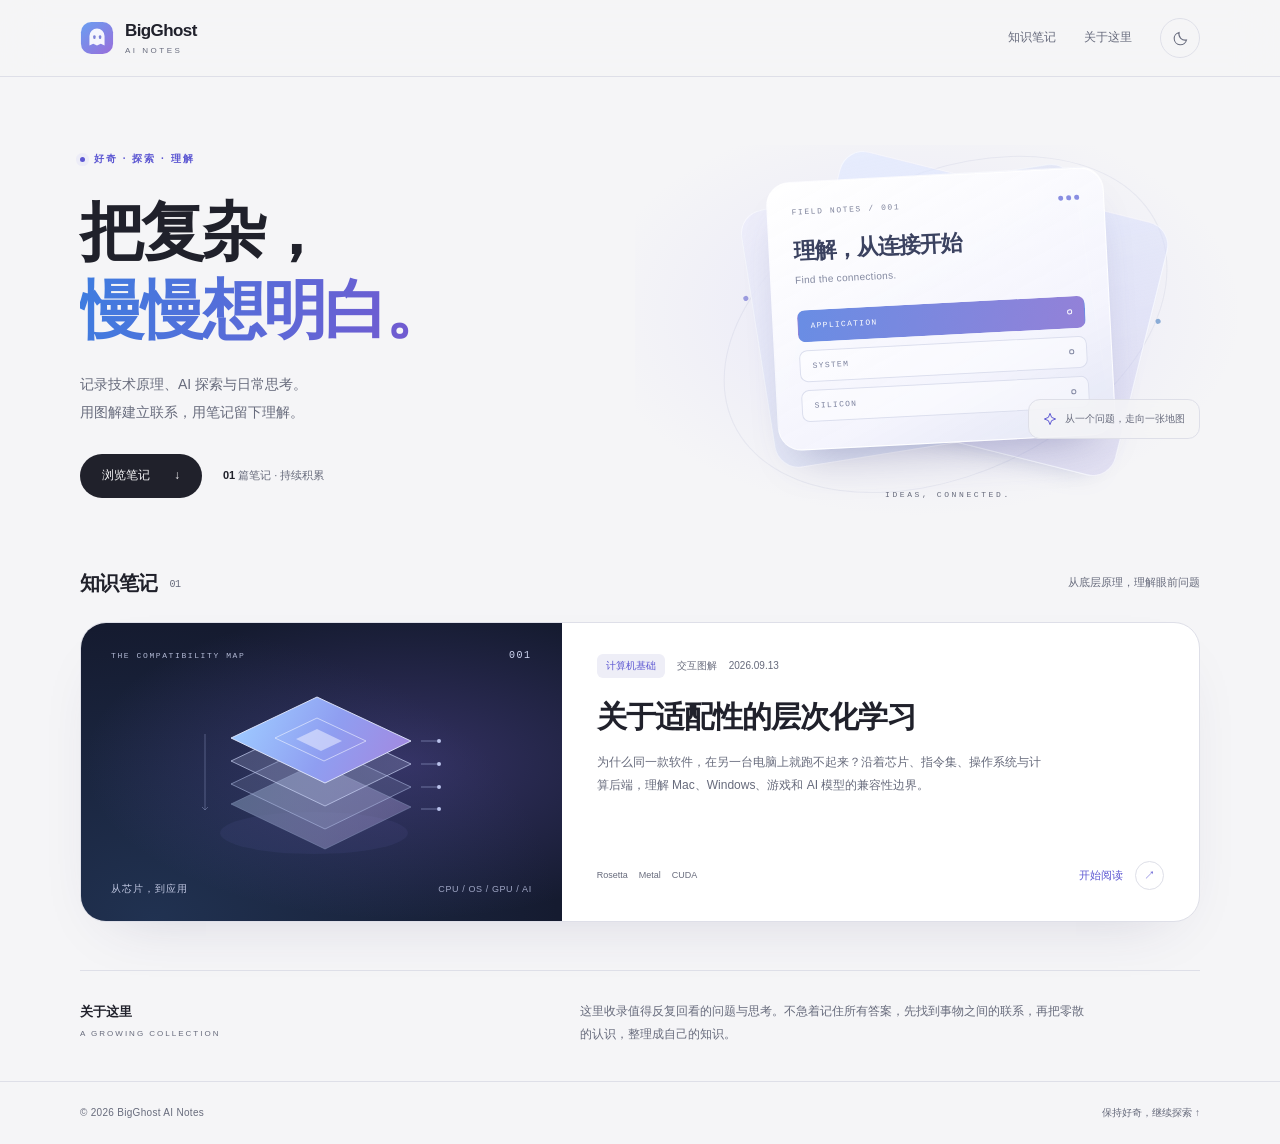
==== site/index.html @ ae52a005 "Initail AI notes" ====
<!DOCTYPE html>
<html lang="zh-CN" data-theme="light">
<head>
  <meta charset="utf-8">
  <meta name="viewport" content="width=device-width, initial-scale=1">
  <meta name="description" content="BigGhost 的个人知识库。记录技术原理、AI 探索与日常思考，用图解建立联系，用笔记留下理解。">
  <meta name="theme-color" content="#f5f5f7">
  <title>BigGhost AI Notes · 让理解留下来</title>
  <script>
    try {
      const saved = localStorage.getItem('bigghost-notes-theme');
      document.documentElement.dataset.theme = saved === 'dark' || (!saved && matchMedia('(prefers-color-scheme: dark)').matches) ? 'dark' : 'light';
    } catch (_) {}
  </script>
  <style>
    :root {
      color-scheme: light;
      --bg: #f5f5f7;
      --surface: #fff;
      --ink: #20212b;
      --muted: #676b7c;
      --line: #dedfe8;
      --accent: #5c57d2;
      --glass: rgba(245,245,247,.78);
      --soft: #eeeef7;
      --shadow: 0 24px 60px -34px #36306035;
    }
    html[data-theme="dark"] {
      color-scheme: dark;
      --bg: #0c0e16;
      --surface: #171b28;
      --ink: #f0f1f8;
      --muted: #a5aabd;
      --line: #2c3041;
      --accent: #b2a4ff;
      --glass: rgba(12,14,22,.8);
      --soft: #21263b;
      --shadow: 0 24px 60px -30px #0009;
    }
    * { box-sizing: border-box; }
    html { scroll-behavior: smooth; scroll-padding-top: 94px; }
    body { margin: 0; background: var(--bg); color: var(--ink); font: 15px/1.8 -apple-system,BlinkMacSystemFont,"SF Pro Display","PingFang SC","Microsoft YaHei",sans-serif; -webkit-font-smoothing: antialiased; }
    h1,h2,h3,p { margin: 0; }
    a { color: inherit; text-decoration: none; }
    button { font: inherit; color: inherit; cursor: pointer; }
    a,button { -webkit-tap-highlight-color: transparent; touch-action: manipulation; }
    a:focus-visible,button:focus-visible { outline: 3px solid #879af7; outline-offset: 6px; }
    ::selection { background: #a9a5ff55; }
    .skip { position: fixed; left: 18px; top: -80px; z-index: 100; padding: 9px 18px; border-radius: 10px; background: var(--surface); }
    .skip:focus { top: 12px; }
    .wrap { width: min(1120px, calc(100% - 80px)); margin: 0 auto; }
    .topbar { position: sticky; top: 0; z-index: 10; background: var(--glass); backdrop-filter: blur(22px); -webkit-backdrop-filter: blur(22px); border-bottom: 1px solid var(--line); }
    .topinner { height: 76px; display: flex; align-items: center; justify-content: space-between; gap: 20px; }
    .brand { display: inline-flex; align-items: center; gap: 11px; line-height: 1.2; }
    .brand-icon { width: 34px; height: 34px; flex-shrink: 0; }
    .brand-name { font-size: 17px; font-weight: 700; letter-spacing: -.6px; }
    .brand-name span { display: block; margin-top: 5px; font-size: 8px; letter-spacing: 2.5px; color: var(--muted); font-weight: 500; }
    nav { display: flex; align-items: center; gap: 28px; font-size: 12px; color: var(--muted); }
    nav a:hover { color: var(--accent); }
    .theme-toggle { width: 40px; height: 40px; border: 1px solid var(--line); border-radius: 50%; background: transparent; display: grid; place-items: center; }
    .theme-toggle[hidden] { display: none; }
    .theme-toggle:hover { background: var(--surface); }
    .theme-toggle svg { grid-area: 1/1; width: 17px; height: 17px; }
    .sun { display: none; }
    html[data-theme="dark"] .sun { display: block; }
    html[data-theme="dark"] .moon { display: none; }
    .hero { display: grid; grid-template-columns: 1.15fr 1fr; align-items: center; gap: 36px; min-height: 488px; padding: 55px 0 49px; }
    .eyebrow { display: flex; align-items: center; gap: 9px; color: var(--accent); font-size: 10px; font-weight: 600; letter-spacing: 2px; }
    .eyebrow::before { content: ""; width: 5px; height: 5px; border-radius: 50%; background: currentColor; box-shadow: 0 0 0 4px #8985ef15; }
    h1 { margin-top: 25px; font-size: clamp(42px,5.3vw,64px); line-height: 1.22; font-weight: 700; letter-spacing: -3px; }
    h1 span { display: block; }
    .gradient { background: linear-gradient(105deg,#3e7de0,#7955ce 67%,#a260a7); -webkit-background-clip: text; background-clip: text; color: transparent; }
    html[data-theme="dark"] .gradient { background-image: linear-gradient(105deg,#8cbbff,#b09cff 67%,#dfb0df); }
    .hero-copy > p { margin-top: 22px; max-width: 375px; color: var(--muted); font-size: 14px; line-height: 1.95; }
    .hero-actions { display: flex; align-items: center; flex-wrap: wrap; gap: 21px; margin-top: 28px; }
    .primary { display: inline-flex; align-items: center; gap: 24px; background: var(--ink); color: var(--bg); border-radius: 99px; padding: 11px 22px; font-size: 12px; transition: transform .2s,box-shadow .2s; }
    .primary:hover { transform: translateY(-2px); box-shadow: var(--shadow); }
    .hero-count { font-size: 11px; color: var(--muted); }
    .hero-count b { color: var(--ink); font-weight: 600; }
    .hero-art { height: 358px; position: relative; isolation: isolate; }
    .hero-art::before { content: ""; position: absolute; inset: 0 -12% -7%; z-index: -1; background: radial-gradient(ellipse at 45% 44%,#aca9fa30,transparent 67%); }
    .orbital { position: absolute; left: 3%; top: 8%; width: 93%; height: 84%; border: 1px solid #909cbd23; border-radius: 50%; transform: rotate(-25deg); }
    .orbital::before,.orbital::after { content: ""; position: absolute; width: 5px; height: 5px; border-radius: 50%; background: #9b9bdf; }
    .orbital::before { left: 13%; top: 13%; }
    .orbital::after { right: 8%; bottom: 20%; background: #8aacd6; }
    .sheet { position: absolute; width: 67%; height: 73%; left: 16%; top: 7%; border: 1px solid #fff9; border-radius: 24px; transform-origin: 50% 80%; }
    .sheet.back { background: linear-gradient(155deg,#e2eaffbb,#afa9e544); transform: rotate(14deg) translate(16px,7px); box-shadow: 0 18px 28px -25px #7b85bb77; }
    .sheet.mid { background: linear-gradient(145deg,#ececfae6,#c8d4ef99); transform: rotate(-9deg) translate(-10px,13px); }
    .sheet.front { top: 8%; height: 75%; padding: 24px; background: linear-gradient(155deg,#fff,#f5f5fdf2 68%,#e3e6f5); box-shadow: 0 26px 45px -24px #4b4b8066,inset 0 1px 0 #fff; transform: rotate(-3deg); animation: float 7s ease-in-out infinite; }
    .sheet-top { display: flex; justify-content: space-between; align-items: center; color: #7e839b; font: 8px/1.5 ui-monospace,SFMono-Regular,monospace; letter-spacing: 1.6px; }
    .sheet-top i { display: inline-block; width: 5px; height: 5px; border-radius: 50%; background: #898ee2; margin-left: 3px; }
    .sheet-title { margin-top: 18px; color: #3b4260; font-size: 22px; font-weight: 600; letter-spacing: -1px; line-height: 1.4; }
    .sheet-title span { display: block; color: #8389a0; font-size: 10px; font-weight: 400; margin-top: 6px; letter-spacing: .3px; }
    .sheet-lines { margin-top: 23px; display: grid; gap: 8px; }
    .sheet-lines div { height: 32px; border: 1px solid #dcdfee; border-radius: 8px; display: flex; align-items: center; justify-content: space-between; padding: 0 12px; font: 8px ui-monospace,SFMono-Regular,monospace; letter-spacing: 1.3px; color: #7b819d; background: #ffffff70; }
    .sheet-lines div:first-child { background: linear-gradient(100deg,#698de4,#9381d8); color: #fff; border-color: transparent; }
    .sheet-lines i { width: 5px; height: 5px; border: 1px solid currentColor; border-radius: 2px; }
    .floating-label { position: absolute; right: 0; bottom: 18%; background: var(--glass); border: 1px solid var(--line); padding: 10px 14px; border-radius: 12px; backdrop-filter: blur(16px); -webkit-backdrop-filter: blur(16px); box-shadow: var(--shadow); font-size: 10px; color: var(--muted); display: flex; align-items: center; gap: 8px; }
    .floating-label svg { color: var(--accent); width: 14px; height: 14px; }
    .art-caption { position: absolute; left: 0; right: 0; bottom: 1%; text-align: center; color: var(--muted); font: 8px ui-monospace,SFMono-Regular,monospace; letter-spacing: 2.6px; }
    html[data-theme="dark"] .sheet.front { background: linear-gradient(145deg,#303a59,#21273e 68%,#303457); border-color: #a6b5e633; box-shadow: 0 26px 45px -24px #000a,inset 0 1px 0 #ffffff20; }
    html[data-theme="dark"] .sheet.mid { background: linear-gradient(145deg,#343d61,#3c477777); border-color: #bac6f633; }
    html[data-theme="dark"] .sheet.back { background: linear-gradient(145deg,#4c467d99,#313b6155); border-color: #bac6f633; }
    html[data-theme="dark"] .sheet-title { color: #e4e7fb; }
    html[data-theme="dark"] .sheet-title span,html[data-theme="dark"] .sheet-top { color: #adb5d1; }
    html[data-theme="dark"] .sheet-lines div { color: #b9c3df; border-color: #7783b833; background: #ffffff05; }
    html[data-theme="dark"] .sheet-lines div:first-child { color: white; background: linear-gradient(100deg,#4f6cb6,#7665b1); }
    .collection { padding-bottom: 48px; }
    .section-heading { display: flex; align-items: center; justify-content: space-between; gap: 20px; margin-bottom: 21px; }
    .section-heading h2 { font-size: 20px; font-weight: 650; letter-spacing: -.6px; }
    .section-heading h2 span { color: var(--muted); font: 10px ui-monospace,SFMono-Regular,monospace; margin-left: 12px; vertical-align: middle; }
    .section-heading > span { font-size: 11px; color: var(--muted); }
    .note-card { display: grid; grid-template-columns: .86fr 1.14fr; border: 1px solid var(--line); background: var(--surface); border-radius: 26px; overflow: hidden; box-shadow: var(--shadow); transition: transform .3s,border-color .3s,box-shadow .3s; }
    .note-card:hover { transform: translateY(-4px); border-color: #979ad4; box-shadow: 0 28px 64px -33px #443e774f; }
    .note-cover { background: #151b30; color: #fff; position: relative; overflow: hidden; display: flex; flex-direction: column; justify-content: space-between; padding: 27px 30px 24px; min-height: 298px; }
    .note-cover::before { content: ""; position: absolute; inset: 0; background: radial-gradient(ellipse at 67% 47%,#7b65d74d,transparent 70%),radial-gradient(ellipse at 15% 100%,#32548366,transparent 70%); pointer-events: none; }
    .cover-top,.cover-bottom { display: flex; align-items: center; justify-content: space-between; position: relative; color: #b2b9d4; font: 8px ui-monospace,SFMono-Regular,monospace; letter-spacing: 1.6px; }
    .cover-top b { font-size: 10px; color: #d0d7f3; font-weight: 500; }
    .cover-bottom { font: 10px/1.6 -apple-system,BlinkMacSystemFont,"PingFang SC",sans-serif; letter-spacing: 1px; color: #c3cae4; }
    .cover-bottom span:last-child { color: #a0a7c6; font-size: 9px; letter-spacing: .6px; }
    .cover-diagram { width: 100%; max-width: 340px; height: 195px; align-self: center; position: relative; margin: 5px 0; }
    .note-body { padding: 31px 35px; display: flex; flex-direction: column; align-items: flex-start; }
    .note-meta { display: flex; flex-wrap: wrap; align-items: center; gap: 12px; font-size: 10px; color: var(--muted); }
    .pill { color: var(--accent); background: var(--soft); border-radius: 6px; padding: 3px 9px; }
    .note-body h3 { font-size: clamp(23px,2.7vw,30px); line-height: 1.45; letter-spacing: -1px; font-weight: 650; margin: 17px 0 12px; }
    .note-body > p { color: var(--muted); font-size: 12px; line-height: 1.95; max-width: 450px; }
    .note-bottom { display: flex; align-items: center; justify-content: space-between; gap: 20px; width: 100%; padding-top: 23px; margin-top: auto; }
    .tags { display: flex; gap: 11px; flex-wrap: wrap; color: var(--muted); font-size: 9px; }
    .read-link { display: inline-flex; align-items: center; gap: 12px; font-size: 11px; color: var(--accent); flex-shrink: 0; }
    .read-link span { display: grid; place-items: center; width: 29px; height: 29px; border: 1px solid var(--line); border-radius: 50%; transition: transform .3s; }
    .note-card:hover .read-link span { transform: translateX(3px); }
    .about { border-top: 1px solid var(--line); display: grid; grid-template-columns: .86fr 1.14fr; gap: 32px; padding: 29px 0 34px; }
    .about h2 { font-size: 13px; font-weight: 600; }
    .about h2 span { display: block; color: var(--muted); font-size: 8px; font-weight: 400; letter-spacing: 2px; margin-top: 4px; }
    .about p { font-size: 12px; line-height: 1.95; color: var(--muted); max-width: 505px; }
    footer { border-top: 1px solid var(--line); }
    .footer-inner { display: flex; justify-content: space-between; align-items: center; gap: 20px; padding: 22px 0; font-size: 10px; color: var(--muted); }
    .footer-inner span:first-child { letter-spacing: .3px; }
    .footer-inner a:hover { color: var(--accent); }
    @keyframes float { 0%,100% { transform: translateY(0) rotate(-3deg); } 50% { transform: translateY(-8px) rotate(-2deg); } }
    @media(min-width:1500px) { .hero { min-height: 525px; } }
    @media(max-width:900px) {
      .wrap { width: calc(100% - 48px); }
      .hero { gap: 10px; min-height: 454px; }
      h1 { font-size: 48px; letter-spacing: -2px; }
      .hero-art { height: 317px; }
      .sheet { width: 76%; left: 10%; }
      .sheet.front { padding: 21px; height: 81%; }
      .sheet-title { font-size: 21px; }
      .sheet-lines { margin-top: 18px; }
      .floating-label { right: -6px; bottom: 9%; font-size: 9px; padding: 8px 10px; }
      .art-caption { bottom: -3%; font-size: 7px; }
      .note-card { grid-template-columns: .8fr 1.2fr; }
      .note-cover { padding: 24px 21px; }
      .note-body { padding: 27px; }
      .note-body h3 { font-size: 25px; }
      .note-bottom { flex-wrap: wrap; gap: 13px; }
    }
    @media(max-width:650px) {
      .wrap { width: calc(100% - 40px); }
      .topinner { height: 66px; }
      .brand-icon { width: 30px; height: 30px; }
      .brand-name { font-size: 15px; }
      .brand-name span { font-size: 7px; letter-spacing: 2px; }
      nav { gap: 18px; font-size: 11px; }
      nav .about-nav { display: none; }
      .theme-toggle { width: 38px; height: 38px; }
      .hero { grid-template-columns: 1fr; padding: 43px 0 34px; gap: 20px; }
      .hero-copy { text-align: center; }
      .eyebrow { justify-content: center; font-size: 9px; }
      h1 { font-size: clamp(43px,10vw,58px); margin-top: 23px; line-height: 1.2; }
      .hero-copy > p { margin: 20px auto 0; max-width: 330px; font-size: 13px; }
      .hero-actions { justify-content: center; gap: 17px; margin-top: 23px; }
      .primary { padding: 10px 20px; }
      .hero-count { font-size: 10px; }
      .hero-art { height: 300px; width: min(350px,100%); margin: 3px auto 0; }
      .hero-art::before { inset: 0 -5% -7%; }
      .orbital { left: 8%; top: 12%; width: 84%; height: 78%; }
      .sheet { width: 65%; left: 18%; }
      .sheet.front { padding: 20px; height: 79%; }
      .sheet-title { font-size: 21px; margin-top: 15px; }
      .sheet-lines { margin-top: 16px; gap: 7px; }
      .sheet-lines div { height: 29px; }
      .floating-label { right: 0; bottom: 11%; }
      .art-caption { bottom: 0; }
      .section-heading { margin-bottom: 17px; }
      .section-heading h2 { font-size: 18px; }
      .section-heading > span { font-size: 10px; }
      .note-card { grid-template-columns: 1fr; border-radius: 22px; }
      .note-cover { min-height: 246px; padding: 23px; }
      .cover-diagram { height: 174px; max-width: 300px; margin: 0; }
      .note-body { padding: 25px 24px; }
      .note-body h3 { font-size: 25px; margin: 16px 0 12px; }
      .note-bottom { padding-top: 21px; flex-wrap: nowrap; gap: 12px; }
      .tags { gap: 8px; }
      .read-link { gap: 8px; }
      .collection { padding-bottom: 34px; }
      .about { grid-template-columns: 1fr; gap: 14px; padding: 26px 0; }
      .about h2 { display: flex; align-items: center; gap: 14px; }
      .about h2 span { margin: 0; }
      .footer-inner { padding: 20px 0; font-size: 9px; gap: 10px; }
    }
    @media(prefers-reduced-motion:reduce) {
      html { scroll-behavior: auto; }
      *,*::before,*::after { animation: none !important; transition: none !important; }
    }
    @media print {
      :root,html[data-theme="dark"] { --bg:#fff; --surface:#fff; --ink:#20212b; --muted:#676b7c; --line:#ddd; --soft:#eeeef7; --accent:#5c57d2; }
      .topbar { position: static; background: white; }
      nav,.hero-art,.hero-actions,.skip { display: none; }
      .hero { display: block; min-height: 0; padding: 30px 0; }
      h1 { font-size: 36px; }
      .gradient { background: none; color: var(--accent); }
      .note-card { box-shadow: none; break-inside: avoid; }
      .note-cover { print-color-adjust: exact; -webkit-print-color-adjust: exact; }
    }
  </style>
</head>
<body id="top">
  <a class="skip" href="#main">跳到主要内容</a>
  <header class="topbar">
    <div class="wrap topinner">
      <a class="brand" href="./index.html" aria-label="BigGhost AI Notes 首页">
        <svg class="brand-icon" viewBox="0 0 36 36" fill="none" aria-hidden="true"><defs><linearGradient id="ghost" x1="4" y1="2" x2="32" y2="34" gradientUnits="userSpaceOnUse"><stop stop-color="#6c9cf0"/><stop offset="1" stop-color="#9670dc"/></linearGradient></defs><rect x="1" y="1" width="34" height="34" rx="11" fill="url(#ghost)"/><path d="M10 26V16a8 8 0 0 1 16 0v10l-4-2-4 2-4-2-4 2Z" fill="white" fill-opacity=".92"/><rect x="14" y="15" width="2.5" height="4" rx="1.25" fill="#7d83d8"/><rect x="20" y="15" width="2.5" height="4" rx="1.25" fill="#7d83d8"/></svg>
        <span class="brand-name">BigGhost<span>AI NOTES</span></span>
      </a>
      <nav aria-label="主导航">
        <a href="#notes">知识笔记</a>
        <a class="about-nav" href="#about">关于这里</a>
        <button class="theme-toggle" id="theme-toggle" type="button" aria-label="切换到深色模式" aria-pressed="false" hidden>
          <svg class="moon" viewBox="0 0 24 24" fill="none" stroke="currentColor" stroke-width="1.5" aria-hidden="true"><path d="M20.5 14A8.7 8.7 0 0 1 10 3.5 8.8 8.8 0 1 0 20.5 14Z"/></svg>
          <svg class="sun" viewBox="0 0 24 24" fill="none" stroke="currentColor" stroke-width="1.5" stroke-linecap="round" aria-hidden="true"><circle cx="12" cy="12" r="4"/><path d="M12 2v2m0 16v2M2 12h2m16 0h2M5 5l1.5 1.5m11 11L19 19M5 19l1.5-1.5m11-11L19 5"/></svg>
        </button>
      </nav>
    </div>
  </header>
  <main id="main" class="wrap">
    <section class="hero" aria-labelledby="hero-title">
      <div class="hero-copy">
        <div class="eyebrow">好奇 · 探索 · 理解</div>
        <h1 id="hero-title"><span>把复杂，</span><span class="gradient">慢慢想明白。</span></h1>
        <p>记录技术原理、AI 探索与日常思考。<br>用图解建立联系，用笔记留下理解。</p>
        <div class="hero-actions">
          <a class="primary" href="#notes">浏览笔记 <span aria-hidden="true">↓</span></a>
          <span class="hero-count"><b>01</b> 篇笔记 · 持续积累</span>
        </div>
      </div>
      <div class="hero-art" aria-hidden="true">
        <div class="orbital"></div>
        <div class="sheet back"></div><div class="sheet mid"></div>
        <div class="sheet front">
          <div class="sheet-top"><span>FIELD NOTES / 001</span><span><i></i><i></i><i></i></span></div>
          <div class="sheet-title">理解，从连接开始<span>Find the connections.</span></div>
          <div class="sheet-lines"><div>APPLICATION <i></i></div><div>SYSTEM <i></i></div><div>SILICON <i></i></div></div>
        </div>
        <div class="floating-label"><svg viewBox="0 0 20 20" fill="none" stroke="currentColor" stroke-width="1.4"><path d="m10 2 2.3 5.7L18 10l-5.7 2.3L10 18l-2.3-5.7L2 10l5.7-2.3L10 2Z"/></svg>从一个问题，走向一张地图</div>
        <div class="art-caption">IDEAS, CONNECTED.</div>
      </div>
    </section>
    <section class="collection" id="notes" aria-labelledby="notes-title">
      <div class="section-heading"><h2 id="notes-title">知识笔记<span>01</span></h2><span>从底层原理，理解眼前问题</span></div>
      <article>
        <a class="note-card" href="notes/compatibility-layers/index.html" aria-labelledby="note-title" aria-describedby="note-summary">
          <div class="note-cover" aria-hidden="true">
            <div class="cover-top"><span>THE COMPATIBILITY MAP</span><b>001</b></div>
            <svg class="cover-diagram" viewBox="0 0 340 195" fill="none">
              <defs><linearGradient id="slab" x1="94" y1="41" x2="248" y2="117" gradientUnits="userSpaceOnUse"><stop stop-color="#9dc8ff"/><stop offset=".5" stop-color="#8f9ef1"/><stop offset="1" stop-color="#a487df"/></linearGradient><linearGradient id="lower" x1="93" y1="87" x2="244" y2="164" gradientUnits="userSpaceOnUse"><stop stop-color="#637697" stop-opacity=".8"/><stop offset="1" stop-color="#a398d0" stop-opacity=".4"/></linearGradient></defs>
              <ellipse cx="163" cy="159" rx="94" ry="21" fill="#8385d7" opacity=".08"/>
              <path d="m80 130 86-41 94 44-86 42-94-45Z" fill="url(#lower)" stroke="#8491b8" stroke-opacity=".5"/>
              <path d="m80 110 86-41 94 44-86 42-94-45Z" fill="#acb8e1" fill-opacity=".16" stroke="#b1bde6" stroke-opacity=".55"/>
              <path d="m80 87 86-41 94 44-86 42-94-45Z" fill="#bdc8ed" fill-opacity=".21" stroke="#d0d9fb" stroke-opacity=".65"/>
              <path d="m80 64 86-41 94 44-86 42-94-45Z" fill="url(#slab)" stroke="#e4eaff" stroke-opacity=".9"/>
              <path d="m124 64 42-20 49 23-42 20-49-23Z" stroke="#f1f3ff" stroke-opacity=".6"/>
              <path d="m145 65 21-10 25 12-21 10-25-12Z" fill="#e6eaff" fill-opacity=".6"/>
              <path d="M270 67h16M270 90h16M270 113h16M270 135h16" stroke="#9da9d4" stroke-opacity=".55"/>
              <circle cx="288" cy="67" r="2" fill="#bbc3ec"/><circle cx="288" cy="90" r="2" fill="#bbc3ec"/><circle cx="288" cy="113" r="2" fill="#bbc3ec"/><circle cx="288" cy="135" r="2" fill="#bbc3ec"/>
              <path d="M54 60v76m-3-3 3 3 3-3" stroke="#a1add7" stroke-opacity=".4"/>
            </svg>
            <div class="cover-bottom"><span>从芯片，到应用</span><span>CPU / OS / GPU / AI</span></div>
          </div>
          <div class="note-body">
            <div class="note-meta"><span class="pill">计算机基础</span><span>交互图解</span><time datetime="2026-09-13">2026.09.13</time></div>
            <h3 id="note-title">关于适配性的层次化学习</h3>
            <p id="note-summary">为什么同一款软件，在另一台电脑上就跑不起来？沿着芯片、指令集、操作系统与计算后端，理解 Mac、Windows、游戏和 AI 模型的兼容性边界。</p>
            <div class="note-bottom"><div class="tags"><span>Rosetta</span><span>Metal</span><span>CUDA</span></div><span class="read-link">开始阅读 <span aria-hidden="true">↗</span></span></div>
          </div>
        </a>
      </article>
    </section>
    <section class="about" id="about" aria-labelledby="about-title">
      <h2 id="about-title">关于这里<span>A GROWING COLLECTION</span></h2>
      <p>这里收录值得反复回看的问题与思考。不急着记住所有答案，先找到事物之间的联系，再把零散的认识，整理成自己的知识。</p>
    </section>
  </main>
  <footer><div class="wrap footer-inner"><span>© 2026 BigGhost AI Notes</span><a href="#top">保持好奇，继续探索 ↑</a></div></footer>
  <script>
    (() => {
      const button = document.getElementById('theme-toggle');
      const meta = document.querySelector('meta[name="theme-color"]');
      function update() {
        const dark = document.documentElement.dataset.theme === 'dark';
        button.setAttribute('aria-pressed', String(dark));
        button.setAttribute('aria-label', dark ? '切换到浅色模式' : '切换到深色模式');
        meta.content = dark ? '#0c0e16' : '#f5f5f7';
      }
      button.hidden = false;
      update();
      button.addEventListener('click', () => {
        const next = document.documentElement.dataset.theme === 'dark' ? 'light' : 'dark';
        document.documentElement.dataset.theme = next;
        try { localStorage.setItem('bigghost-notes-theme', next); } catch (_) {}
        update();
      });
    })();
  </script>
</body>
</html>
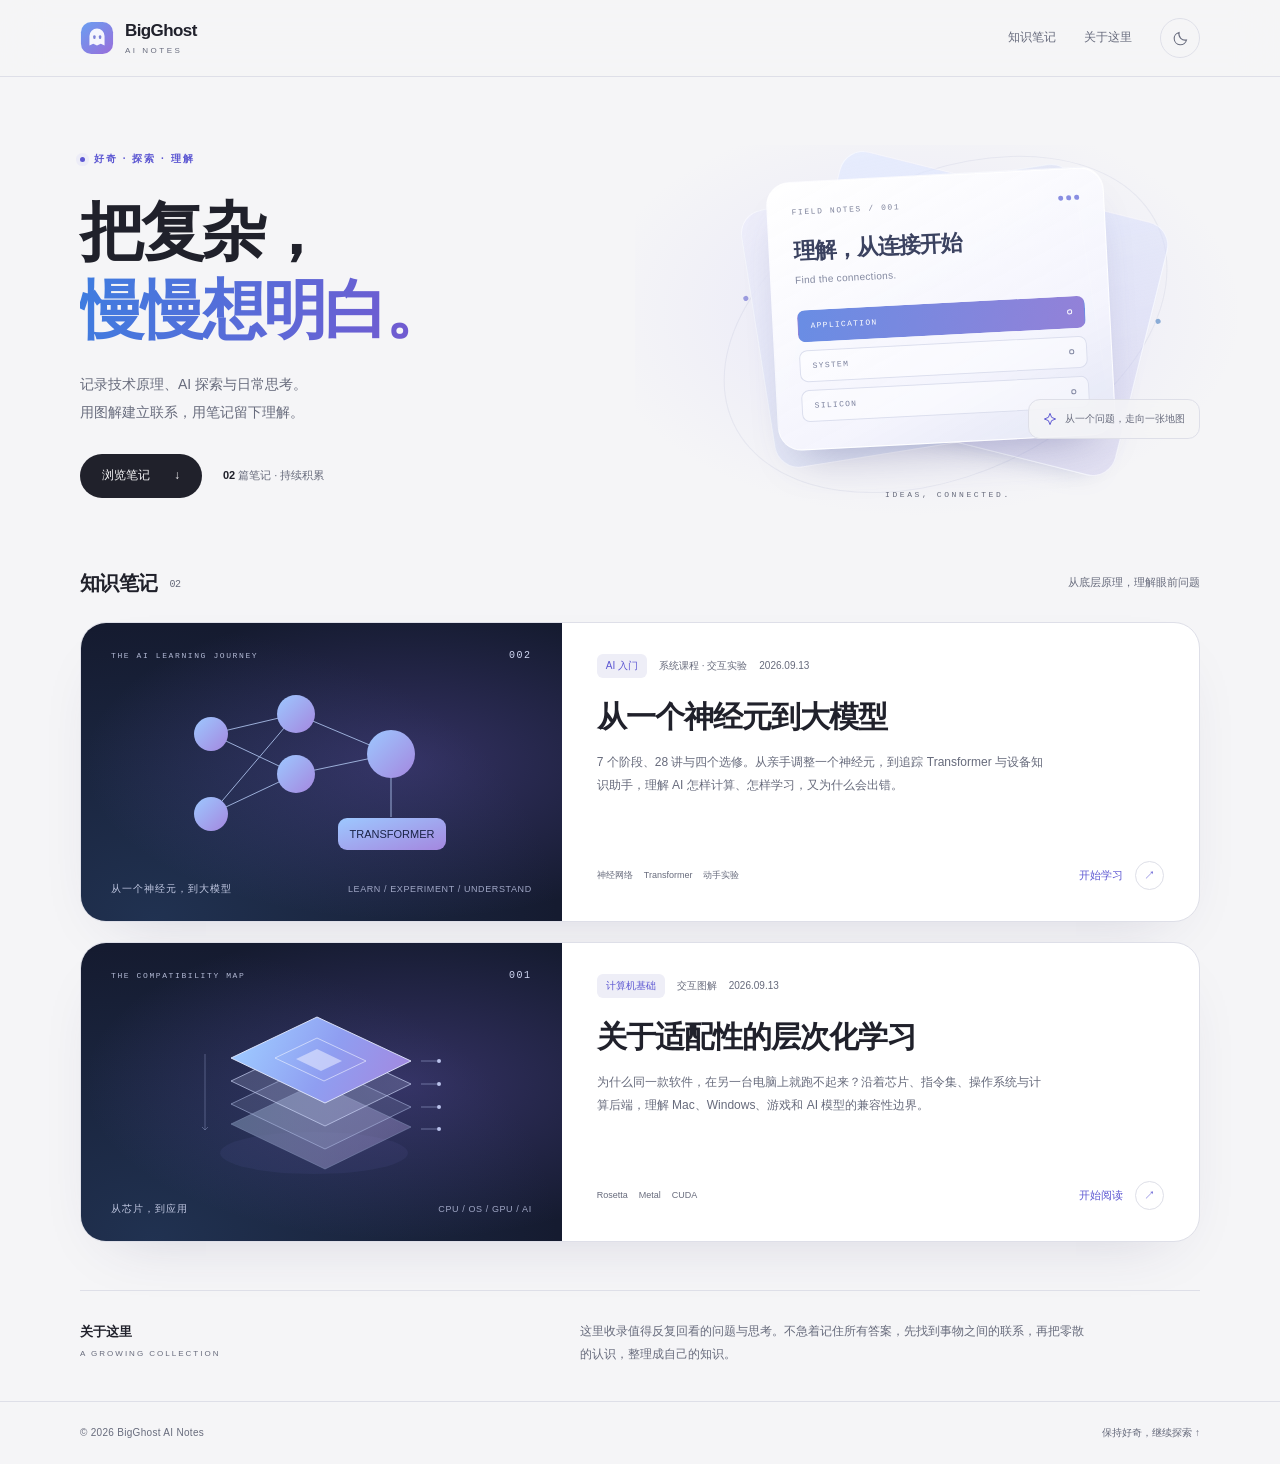
==== commit 6ee287ab: "AI foundation course update" ====
--- a/site/index.html
+++ b/site/index.html
@@ -1,6 +1,8 @@
 <!DOCTYPE html>
 <html lang="zh-CN" data-theme="light">
 <head>
+  <link rel="icon" href="./favicon.ico" sizes="16x16 32x32 48x48">
+  <link rel="icon" type="image/svg+xml" sizes="any" href="[data-uri]">
   <meta charset="utf-8">
   <meta name="viewport" content="width=device-width, initial-scale=1">
   <meta name="description" content="BigGhost 的个人知识库。记录技术原理、AI 探索与日常思考，用图解建立联系，用笔记留下理解。">
@@ -214,6 +216,8 @@
       .note-card { box-shadow: none; break-inside: avoid; }
       .note-cover { print-color-adjust: exact; -webkit-print-color-adjust: exact; }
     }
+    .collection > article + article { margin-top:20px; }
+    @media(max-width:650px){.collection > article + article { margin-top:16px; }}
   </style>
 </head>
 <body id="top">
@@ -242,7 +246,7 @@
         <p>记录技术原理、AI 探索与日常思考。<br>用图解建立联系，用笔记留下理解。</p>
         <div class="hero-actions">
           <a class="primary" href="#notes">浏览笔记 <span aria-hidden="true">↓</span></a>
-          <span class="hero-count"><b>01</b> 篇笔记 · 持续积累</span>
+          <span class="hero-count"><b>02</b> 篇笔记 · 持续积累</span>
         </div>
       </div>
       <div class="hero-art" aria-hidden="true">
@@ -258,7 +262,8 @@
       </div>
     </section>
     <section class="collection" id="notes" aria-labelledby="notes-title">
-      <div class="section-heading"><h2 id="notes-title">知识笔记<span>01</span></h2><span>从底层原理，理解眼前问题</span></div>
+      <div class="section-heading"><h2 id="notes-title">知识笔记<span>02</span></h2><span>从底层原理，理解眼前问题</span></div>
+<article><a class="note-card" href="notes/ai-foundations/index.html" aria-labelledby="note-ai-foundations-title" aria-describedby="note-ai-foundations-summary"><div class="note-cover" aria-hidden="true"><div class="cover-top"><span>THE AI LEARNING JOURNEY</span><b>002</b></div><svg class="cover-diagram" viewBox="0 0 340 195" fill="none"><defs><linearGradient id="ai-course-cover-grad" x1="0" y1="0" x2="1" y2="1"><stop stop-color="#9dc8ff"/><stop offset="1" stop-color="#a487df"/></linearGradient></defs><g stroke="#9baed8"><path d="M60 60L145 40M60 60L145 100M60 140L145 40M60 140L145 100M145 40L240 80M145 100L240 80M240 80V143"/></g><g fill="url(#ai-course-cover-grad)"><circle cx="60" cy="60" r="17"/><circle cx="60" cy="140" r="17"/><circle cx="145" cy="40" r="19"/><circle cx="145" cy="100" r="19"/><circle cx="240" cy="80" r="24"/><rect x="187" y="144" width="108" height="32" rx="9"/></g><text x="241" y="164" fill="#1a2346" text-anchor="middle" font-size="11">TRANSFORMER</text></svg><div class="cover-bottom"><span>从一个神经元，到大模型</span><span>LEARN / EXPERIMENT / UNDERSTAND</span></div></div><div class="note-body"><div class="note-meta"><span class="pill">AI 入门</span><span>系统课程 · 交互实验</span><time datetime="2026-09-13">2026.09.13</time></div><h3 id="note-ai-foundations-title">从一个神经元到大模型</h3><p id="note-ai-foundations-summary">7 个阶段、28 讲与四个选修。从亲手调整一个神经元，到追踪 Transformer 与设备知识助手，理解 AI 怎样计算、怎样学习，又为什么会出错。</p><div class="note-bottom"><div class="tags"><span>神经网络</span><span>Transformer</span><span>动手实验</span></div><span class="read-link">开始学习 <span aria-hidden="true">↗</span></span></div></div></a></article>
       <article>
         <a class="note-card" href="notes/compatibility-layers/index.html" aria-labelledby="note-title" aria-describedby="note-summary">
           <div class="note-cover" aria-hidden="true">
